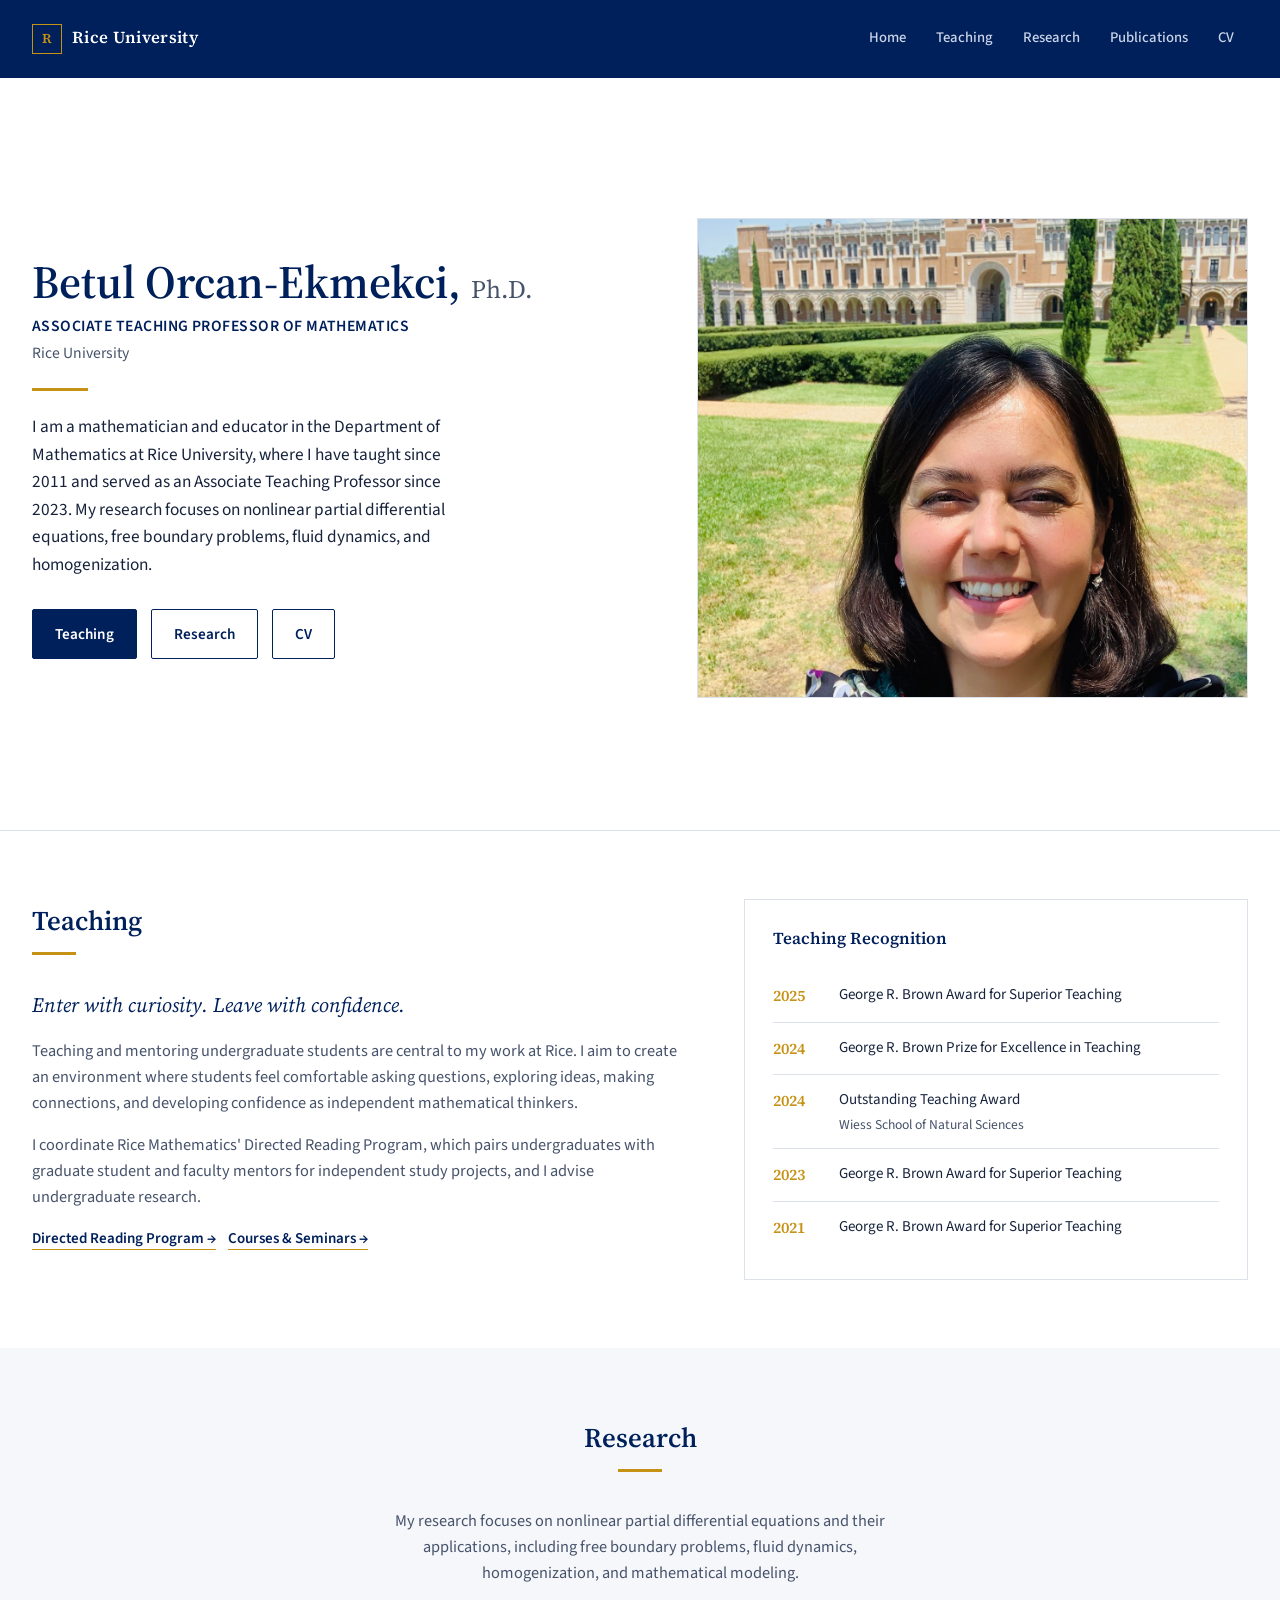
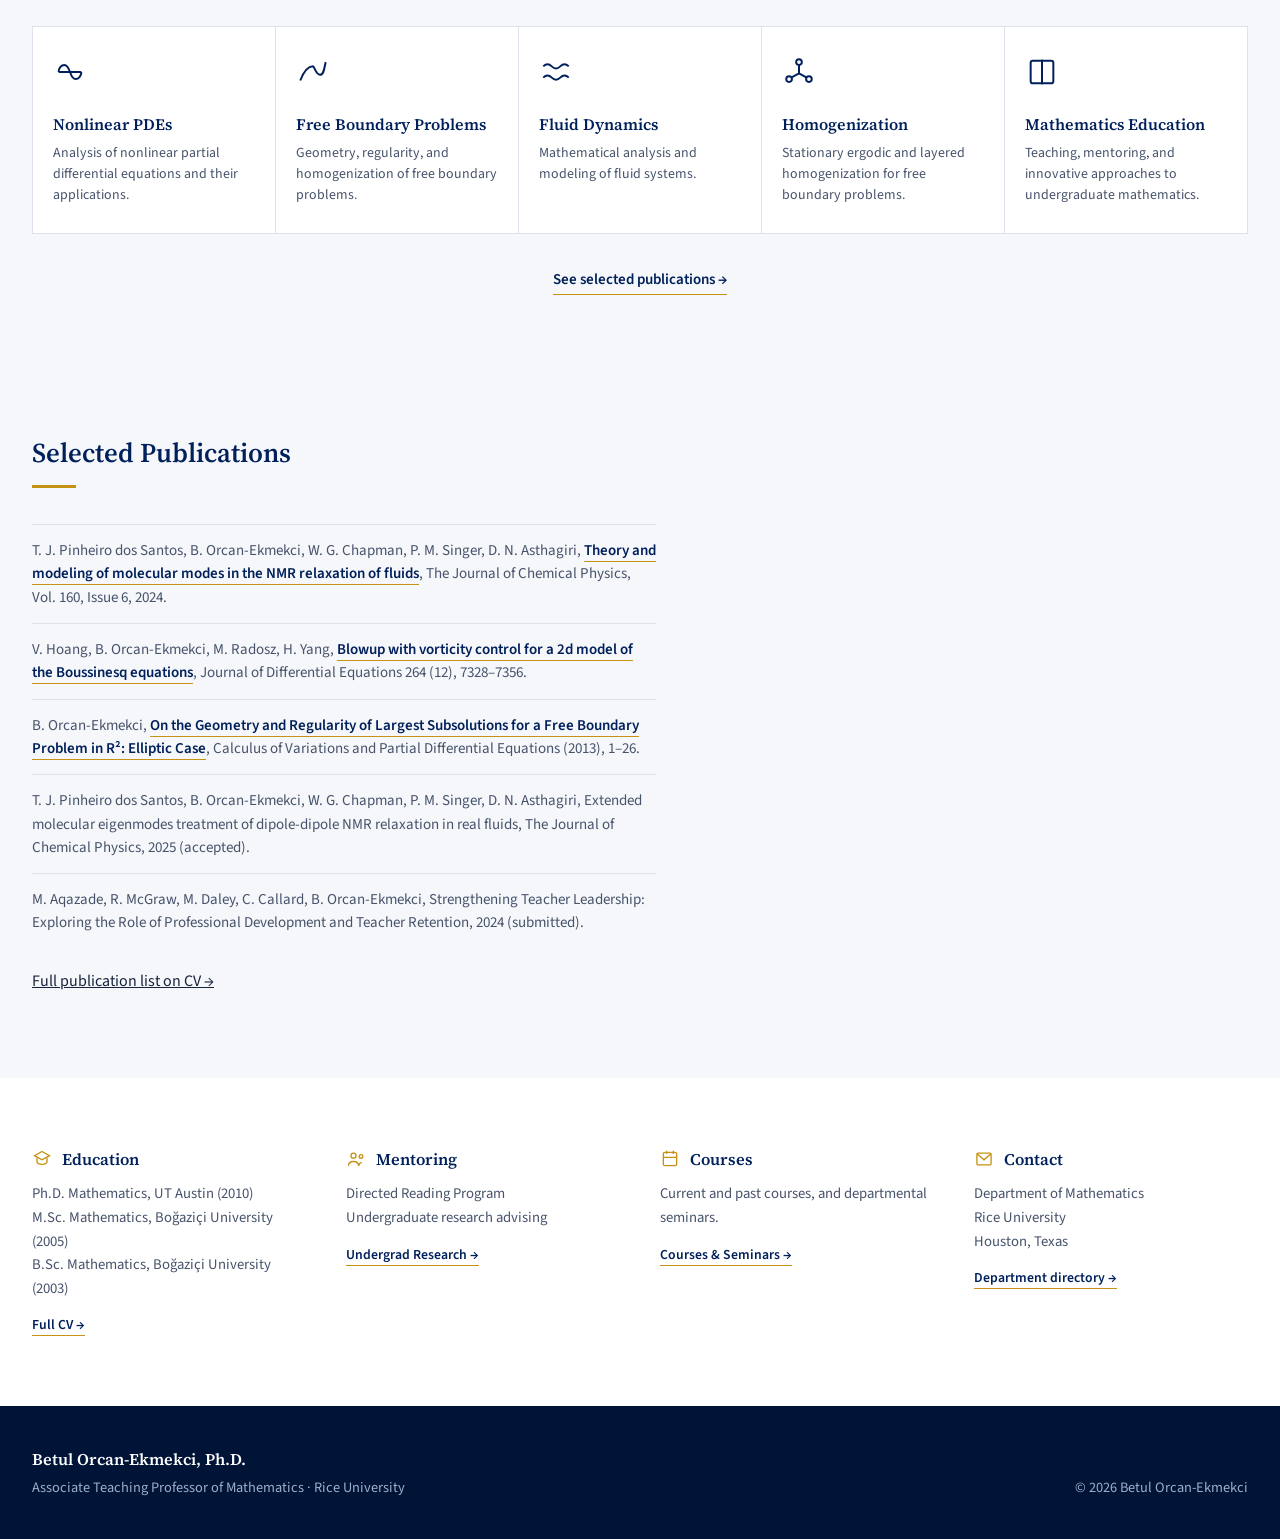
==== index.html @ 6c0ed436 "Add files via upload" ====
<!DOCTYPE html>
<html lang="en">
<head>
<meta charset="UTF-8">
<meta name="viewport" content="width=device-width, initial-scale=1.0">
<title>Betul Orcan-Ekmekci, Ph.D. — Rice University Mathematics</title>
<meta name="description" content="Betul Orcan-Ekmekci, Associate Teaching Professor of Mathematics at Rice University. Teaching, research, and mentoring in nonlinear PDEs, free boundary problems, and fluid dynamics.">
<link rel="preconnect" href="https://fonts.googleapis.com">
<link rel="preconnect" href="https://fonts.gstatic.com" crossorigin>
<link href="https://fonts.googleapis.com/css2?family=Source+Serif+4:opsz,wght@8..60,400;8..60,500;8..60,600;8..60,700&family=Source+Sans+3:wght@400;500;600;700&display=swap" rel="stylesheet">
<style>
  :root{
    --navy: #00205B;
    --navy-deep: #001438;
    --gold: #C69214;
    --bg: #FFFFFF;
    --bg-alt: #F5F7FA;
    --text: #17233C;
    --text-soft: #47536B;
    --border: #DCE1EA;
    --serif: 'Source Serif 4', Georgia, serif;
    --sans: 'Source Sans 3', -apple-system, BlinkMacSystemFont, 'Segoe UI', sans-serif;
    --maxw: 1360px;
  }

  *{box-sizing:border-box;}
  html{scroll-behavior:smooth;}
  body{
    margin:0;
    font-family: var(--sans);
    color: var(--text);
    background: var(--bg);
    line-height:1.6;
    -webkit-font-smoothing:antialiased;
  }
  a{color:inherit;}
  img{max-width:100%; display:block;}
  .wrap{max-width:var(--maxw); margin:0 auto; padding:0 32px;}

  /* Skip link */
  .skip-link{
    position:absolute; left:-9999px; top:0; background:var(--gold); color:var(--navy-deep);
    padding:10px 16px; z-index:200; font-weight:600;
  }
  .skip-link:focus{left:16px; top:16px;}

  :focus-visible{
    outline: 2px solid var(--gold);
    outline-offset: 3px;
  }

  /* ===== Header / Nav ===== */
  header.site-header{
    background: var(--navy);
    color: #EAEFF7;
    position: sticky;
    top:0;
    z-index:100;
  }
  .nav-inner{
    display:flex; align-items:center; justify-content:space-between;
    padding: 16px 32px;
    max-width: var(--maxw); margin:0 auto;
  }
  .brand{
    display:flex; align-items:center; gap:10px;
    font-family: var(--serif);
    font-weight:600;
    font-size:1.05rem;
    letter-spacing:0.02em;
    color:#fff;
    text-decoration:none;
  }
  .brand-mark{
    width:30px; height:30px;
    border:1.5px solid var(--gold);
    display:flex; align-items:center; justify-content:center;
    font-family: var(--serif);
    font-size:0.85rem;
    color: var(--gold);
    flex-shrink:0;
  }
  nav.primary-nav ul{
    list-style:none; display:flex; gap:2px; margin:0; padding:0;
  }
  nav.primary-nav a{
    text-decoration:none; color:#CBD5E8; font-size:0.92rem; font-weight:500;
    padding:10px 14px; display:block; border-bottom:2px solid transparent;
    transition: color .15s ease, border-color .15s ease;
  }
  nav.primary-nav a:hover, nav.primary-nav a:focus-visible{
    color:#fff; border-bottom-color: var(--gold);
  }
  .nav-toggle{ display:none; }

  /* ===== Hero ===== */
  .hero{
    background: var(--bg);
    border-bottom:1px solid var(--border);
  }
  .hero-inner{
    display:grid;
    grid-template-columns: 1.05fr 0.95fr;
    align-items:center;
    gap:56px;
    padding: 72px 32px 64px;
    max-width: var(--maxw); margin:0 auto;
  }
  .hero-text{
    animation: rise .7s ease both;
  }
  @keyframes rise{
    from{opacity:0; transform:translateY(14px);}
    to{opacity:1; transform:translateY(0);}
  }
  .hero-name{
    font-family: var(--serif);
    font-weight:600;
    font-size: clamp(2.1rem, 3.6vw, 2.9rem);
    line-height:1.12;
    margin:0 0 6px;
    color: var(--navy);
  }
  .hero-name .degree{
    font-size:0.55em;
    font-weight:400;
    color: var(--text-soft);
  }
  .hero-title{
    font-size:0.98rem;
    font-weight:600;
    letter-spacing:0.03em;
    color: var(--navy);
    margin: 0 0 2px;
  }
  .hero-org{
    font-size:0.98rem;
    color: var(--text-soft);
    margin:0 0 22px;
  }
  .hero-rule{
    width:56px; height:3px; background:var(--gold); margin:0 0 22px; border:0;
  }
  .hero-desc{
    font-size:1.08rem;
    color: var(--text);
    max-width: 46ch;
    margin: 0 0 30px;
  }
  .btn-row{ display:flex; gap:14px; flex-wrap:wrap; }
  .btn{
    display:inline-flex; align-items:center; gap:8px;
    padding: 12px 22px;
    border-radius:2px;
    font-weight:600;
    font-size:0.95rem;
    text-decoration:none;
    border:1.5px solid var(--navy);
    transition: background .15s ease, color .15s ease, transform .1s ease;
  }
  .btn-primary{ background: var(--navy); color:#fff; }
  .btn-primary:hover{ background: var(--navy-deep); }
  .btn-secondary{ background:transparent; color:var(--navy); }
  .btn-secondary:hover{ background: var(--bg-alt); }

  .hero-photo{
    position:relative;
    animation: rise .8s ease .1s both;
  }
  .hero-photo img{
    width:100%;
    height: 480px;
    object-fit:cover;
    object-position: center 38%;
    border-radius:3px;
  }
  .hero-photo::after{
    content:"";
    position:absolute; inset:0;
    border:1px solid var(--border);
    pointer-events:none;
  }

  /* ===== Section shell ===== */
  section{ padding: 68px 0; }
  .section-alt{ background: var(--bg-alt); }
  .section-head{
    margin-bottom: 36px;
  }
  .section-head h2{
    font-family: var(--serif);
    font-weight:600;
    font-size: 1.7rem;
    color: var(--navy);
    margin:0 0 10px;
  }
  .section-rule{
    width:44px; height:3px; background: var(--gold); margin:0 0 16px; border:0;
  }

  /* ===== Teaching ===== */
  .teaching-grid{
    display:grid;
    grid-template-columns: 1.3fr 1fr;
    gap:56px;
    align-items:start;
  }
  .teaching-quote{
    font-family: var(--serif);
    font-style:italic;
    font-size:1.28rem;
    color: var(--navy);
    margin: 0 0 18px;
    line-height:1.4;
  }
  .teaching-body p{
    color: var(--text-soft);
    font-size:1.02rem;
    margin: 0 0 16px;
  }
  .teaching-body a.more{
    color: var(--navy);
    font-weight:600;
    text-decoration:none;
    border-bottom:1.5px solid var(--gold);
    font-size:0.94rem;
  }
  .teaching-body a.more:hover{ color:var(--gold); }

  .recognition-card{
    background:#fff;
    border:1px solid var(--border);
    padding: 26px 28px;
  }
  .recognition-card h3{
    font-family: var(--serif);
    font-size:1.05rem;
    color: var(--navy);
    margin:0 0 18px;
    font-weight:600;
  }
  .award-list{ list-style:none; margin:0; padding:0; }
  .award-list li{
    display:grid;
    grid-template-columns: 52px 1fr;
    gap:14px;
    padding: 13px 0;
    border-top:1px solid var(--border);
    font-size:0.94rem;
  }
  .award-list li:first-child{ border-top:none; }
  .award-year{
    font-family: var(--serif);
    font-weight:600;
    color: var(--gold);
    font-size:0.98rem;
  }
  .award-name{ color: var(--text); }
  .award-sub{ display:block; color: var(--text-soft); font-size:0.85rem; margin-top:2px; }

  /* ===== Research ===== */
  .research-intro{
    max-width: 62ch;
    color: var(--text-soft);
    font-size:1.02rem;
    margin: 0 0 40px;
  }
  .research-grid{
    display:grid;
    grid-template-columns: repeat(5, 1fr);
    gap:1px;
    background: var(--border);
    border:1px solid var(--border);
  }
  .research-card{
    background:#fff;
    padding: 28px 20px;
    text-align:left;
  }
  .research-icon{
    width:34px; height:34px;
    margin-bottom:16px;
    color: var(--navy);
  }
  .research-card h3{
    font-family: var(--serif);
    font-size:1rem;
    font-weight:600;
    color: var(--navy);
    margin:0 0 8px;
    line-height:1.3;
  }
  .research-card p{
    font-size:0.87rem;
    color: var(--text-soft);
    margin:0;
    line-height:1.5;
  }
  .research-more{
    display:block;
    text-align:center;
    margin-top:34px;
    color: var(--navy);
    font-weight:600;
    text-decoration:none;
    font-size:0.94rem;
    border-bottom:1.5px solid var(--gold);
    padding-bottom:2px;
  }
  .research-more{ display:inline-block; }
  .research-more-wrap{ text-align:center; }

  /* ===== Quick links ===== */
  .quick-grid{
    display:grid;
    grid-template-columns: repeat(4, 1fr);
    gap: 40px;
  }
  .quick-card h3{
    display:flex; align-items:center; gap:10px;
    font-family: var(--serif);
    font-size:1.02rem;
    color: var(--navy);
    margin:0 0 10px;
    font-weight:600;
  }
  .quick-card .qicon{ width:20px; height:20px; flex-shrink:0; color: var(--gold); }
  .quick-card p{
    font-size:0.92rem;
    color: var(--text-soft);
    margin:0 0 12px;
  }
  .quick-card a.qlink{
    font-size:0.86rem;
    font-weight:600;
    color: var(--navy);
    text-decoration:none;
    border-bottom:1.5px solid var(--gold);
  }
  .quick-card a.qlink:hover{ color: var(--gold); }

  /* ===== Footer ===== */
  footer.site-footer{
    background: var(--navy-deep);
    color: #C9D3E6;
    padding: 40px 0;
    font-size:0.9rem;
  }
  .footer-inner{
    display:flex; justify-content:space-between; align-items:flex-end; flex-wrap:wrap; gap:16px;
  }
  .footer-name{ color:#fff; font-family:var(--serif); font-weight:600; font-size:1.02rem; margin:0 0 4px;}
  .footer-role{ margin:0; color:#9FADC9; }
  .footer-copy{ color:#9FADC9; text-align:right; }

  /* ===== Responsive ===== */
  @media (max-width: 900px){
    nav.primary-nav ul{ gap:0; }
    nav.primary-nav a{ padding:10px 9px; font-size:0.84rem; }
    .hero-inner{ grid-template-columns:1fr; gap:36px; padding:48px 24px 44px; }
    .hero-photo img{ height:320px; }
    .teaching-grid{ grid-template-columns:1fr; gap:36px; }
    .research-grid{ grid-template-columns: repeat(2,1fr); }
    .quick-grid{ grid-template-columns: repeat(2,1fr); gap:32px; }
    .wrap{ padding:0 24px; }
    .footer-inner{ flex-direction:column; align-items:flex-start; }
    .footer-copy{ text-align:left; }
  }
  @media (max-width: 560px){
    .nav-inner{ flex-direction:column; align-items:flex-start; gap:10px; padding:14px 20px;}
    nav.primary-nav ul{ flex-wrap:wrap; }
    .research-grid{ grid-template-columns: 1fr; }
    .quick-grid{ grid-template-columns: 1fr; }
    .btn-row{ width:100%; }
    .btn{ flex:1; justify-content:center; }
  }

  @media (prefers-reduced-motion: reduce){
    html{ scroll-behavior:auto; }
    .hero-text, .hero-photo{ animation:none; }
  }
</style>
</head>
<body>

<a class="skip-link" href="#main">Skip to content</a>

<header class="site-header">
  <div class="nav-inner">
    <a class="brand" href="#top">
      <span class="brand-mark">R</span>
      Rice University
    </a>
    <nav class="primary-nav" aria-label="Primary">
      <ul>
        <li><a href="#top">Home</a></li>
        <li><a href="#teaching">Teaching</a></li>
        <li><a href="#research">Research</a></li>
        <li><a href="#publications">Publications</a></li>
        <li><a href="https://drive.google.com/file/d/1MyU605lAPPCc6X2P9UJVme6PGR531IVQ/view?usp=sharing" target="_blank" rel="noopener">CV</a></li>
      </ul>
    </nav>
  </div>
</header>

<main id="main">

  <div id="top"></div>
  <section class="hero">
    <div class="hero-inner">
      <div class="hero-text">
        <h1 class="hero-name">Betul Orcan-Ekmekci, <span class="degree">Ph.D.</span></h1>
        <p class="hero-title">ASSOCIATE TEACHING PROFESSOR OF MATHEMATICS</p>
        <p class="hero-org">Rice University</p>
        <hr class="hero-rule">
        <p class="hero-desc">I am a mathematician and educator in the Department of Mathematics at Rice University, where I have taught since 2011 and served as an Associate Teaching Professor since 2023. My research focuses on nonlinear partial differential equations, free boundary problems, fluid dynamics, and homogenization.</p>
        <div class="btn-row">
          <a class="btn btn-primary" href="#teaching">Teaching</a>
          <a class="btn btn-secondary" href="#research">Research</a>
          <a class="btn btn-secondary" href="https://drive.google.com/file/d/1MyU605lAPPCc6X2P9UJVme6PGR531IVQ/view?usp=sharing" target="_blank" rel="noopener">CV</a>
        </div>
      </div>
      <div class="hero-photo">
        <img src="[data-uri]" alt="Betul Orcan-Ekmekci standing on the Rice University academic quad in front of Lovett Hall.">
      </div>
    </div>
  </section>

  <section id="teaching">
    <div class="wrap">
      <div class="teaching-grid">
        <div>
          <div class="section-head">
            <h2>Teaching</h2>
            <hr class="section-rule">
          </div>
          <p class="teaching-quote">Enter with curiosity. Leave with confidence.</p>
          <div class="teaching-body">
            <p>Teaching and mentoring undergraduate students are central to my work at Rice. I aim to create an environment where students feel comfortable asking questions, exploring ideas, making connections, and developing confidence as independent mathematical thinkers.</p>
            <p>I coordinate Rice Mathematics' Directed Reading Program, which pairs undergraduates with graduate student and faculty mentors for independent study projects, and I advise undergraduate research.</p>
            <a class="more" href="https://sites.google.com/rice.edu/betulorcan/directed-reading-program" target="_blank" rel="noopener">Directed Reading Program →</a>
            &nbsp;&nbsp;
            <a class="more" href="https://sites.google.com/rice.edu/betulorcan/courses-seminars" target="_blank" rel="noopener">Courses & Seminars →</a>
          </div>
        </div>
        <div class="recognition-card">
          <h3>Teaching Recognition</h3>
          <ul class="award-list">
            <li>
              <span class="award-year">2025</span>
              <span class="award-name">George R. Brown Award for Superior Teaching</span>
            </li>
            <li>
              <span class="award-year">2024</span>
              <span class="award-name">George R. Brown Prize for Excellence in Teaching</span>
            </li>
            <li>
              <span class="award-year">2024</span>
              <span class="award-name">Outstanding Teaching Award
                <span class="award-sub">Wiess School of Natural Sciences</span>
              </span>
            </li>
            <li>
              <span class="award-year">2023</span>
              <span class="award-name">George R. Brown Award for Superior Teaching</span>
            </li>
            <li>
              <span class="award-year">2021</span>
              <span class="award-name">George R. Brown Award for Superior Teaching</span>
            </li>
          </ul>
        </div>
      </div>
    </div>
  </section>

  <section id="research" class="section-alt">
    <div class="wrap">
      <div class="section-head" style="text-align:center;">
        <h2>Research</h2>
        <hr class="section-rule" style="margin-left:auto; margin-right:auto;">
      </div>
      <p class="research-intro" style="margin-left:auto; margin-right:auto; text-align:center;">My research focuses on nonlinear partial differential equations and their applications, including free boundary problems, fluid dynamics, homogenization, and mathematical modeling.</p>
      <div class="research-grid">
        <div class="research-card">
          <svg class="research-icon" viewBox="0 0 24 24" fill="none" stroke="currentColor" stroke-width="1.4"><path d="M4 12h16M4 12c0-3 2-5 4-5s3 2 4 5 2 5 4 5 4-2 4-5"/></svg>
          <h3>Nonlinear PDEs</h3>
          <p>Analysis of nonlinear partial differential equations and their applications.</p>
        </div>
        <div class="research-card">
          <svg class="research-icon" viewBox="0 0 24 24" fill="none" stroke="currentColor" stroke-width="1.4"><path d="M3 18c4-10 8-10 9-10s2 6 5 6 3-6 4-9"/></svg>
          <h3>Free Boundary Problems</h3>
          <p>Geometry, regularity, and homogenization of free boundary problems.</p>
        </div>
        <div class="research-card">
          <svg class="research-icon" viewBox="0 0 24 24" fill="none" stroke="currentColor" stroke-width="1.4"><path d="M3 8c2-2 4-2 6 0s4 2 6 0 4-2 6 0M3 16c2-2 4-2 6 0s4 2 6 0 4-2 6 0"/></svg>
          <h3>Fluid Dynamics</h3>
          <p>Mathematical analysis and modeling of fluid systems.</p>
        </div>
        <div class="research-card">
          <svg class="research-icon" viewBox="0 0 24 24" fill="none" stroke="currentColor" stroke-width="1.4"><circle cx="12" cy="5" r="2"/><circle cx="5" cy="17" r="2"/><circle cx="19" cy="17" r="2"/><path d="M12 7v6M12 13l-5.5 3M12 13l5.5 3"/></svg>
          <h3>Homogenization</h3>
          <p>Stationary ergodic and layered homogenization for free boundary problems.</p>
        </div>
        <div class="research-card">
          <svg class="research-icon" viewBox="0 0 24 24" fill="none" stroke="currentColor" stroke-width="1.4"><path d="M4 5.5C4 4.7 4.7 4 5.5 4H12v16H5.5c-.8 0-1.5-.7-1.5-1.5v-13z"/><path d="M20 5.5c0-.8-.7-1.5-1.5-1.5H12v16h6.5c.8 0 1.5-.7 1.5-1.5v-13z"/></svg>
          <h3>Mathematics Education</h3>
          <p>Teaching, mentoring, and innovative approaches to undergraduate mathematics.</p>
        </div>
      </div>
      <div class="research-more-wrap">
        <a class="research-more" href="#publications">See selected publications →</a>
      </div>
    </div>
  </section>

  <section id="publications" class="section-alt">
    <div class="wrap">
      <div class="section-head">
        <h2>Selected Publications</h2>
        <hr class="section-rule">
      </div>
      <ul style="list-style:none; margin:0; padding:0; max-width:78ch;">
        <li style="padding:14px 0; border-top:1px solid var(--border); font-size:0.94rem; color:var(--text-soft); line-height:1.55;">T. J. Pinheiro dos Santos, B. Orcan-Ekmekci, W. G. Chapman, P. M. Singer, D. N. Asthagiri, <a href="https://pubs.aip.org/aip/jcp/article/160/6/064108/3262802" target="_blank" rel="noopener" style="color:var(--navy); font-weight:600; text-decoration:none; border-bottom:1.5px solid var(--gold);">Theory and modeling of molecular modes in the NMR relaxation of fluids</a>, The Journal of Chemical Physics, Vol. 160, Issue 6, 2024.</li>
        <li style="padding:14px 0; border-top:1px solid var(--border); font-size:0.94rem; color:var(--text-soft); line-height:1.55;">V. Hoang, B. Orcan-Ekmekci, M. Radosz, H. Yang, <a href="https://arxiv.org/abs/1608.01285" target="_blank" rel="noopener" style="color:var(--navy); font-weight:600; text-decoration:none; border-bottom:1.5px solid var(--gold);">Blowup with vorticity control for a 2d model of the Boussinesq equations</a>, Journal of Differential Equations 264 (12), 7328–7356.</li>
        <li style="padding:14px 0; border-top:1px solid var(--border); font-size:0.94rem; color:var(--text-soft); line-height:1.55;">B. Orcan-Ekmekci, <a href="https://math.rice.edu/~bo2/Orcan_LargestSubsolution.pdf" target="_blank" rel="noopener" style="color:var(--navy); font-weight:600; text-decoration:none; border-bottom:1.5px solid var(--gold);">On the Geometry and Regularity of Largest Subsolutions for a Free Boundary Problem in R²: Elliptic Case</a>, Calculus of Variations and Partial Differential Equations (2013), 1–26.</li>
        <li style="padding:14px 0; border-top:1px solid var(--border); font-size:0.94rem; color:var(--text-soft); line-height:1.55;">T. J. Pinheiro dos Santos, B. Orcan-Ekmekci, W. G. Chapman, P. M. Singer, D. N. Asthagiri, Extended molecular eigenmodes treatment of dipole-dipole NMR relaxation in real fluids, The Journal of Chemical Physics, 2025 (accepted).</li>
        <li style="padding:14px 0; border-top:1px solid var(--border); font-size:0.94rem; color:var(--text-soft); line-height:1.55;">M. Aqazade, R. McGraw, M. Daley, C. Callard, B. Orcan-Ekmekci, Strengthening Teacher Leadership: Exploring the Role of Professional Development and Teacher Retention, 2024 (submitted).</li>
      </ul>
      <p style="margin-top:20px;"><a class="more" href="https://drive.google.com/file/d/1MyU605lAPPCc6X2P9UJVme6PGR531IVQ/view?usp=sharing" target="_blank" rel="noopener">Full publication list on CV →</a></p>
    </div>
  </section>

  <section id="quicklinks">
    <div class="wrap">
      <div class="quick-grid">
        <div class="quick-card">
          <h3><svg class="qicon" viewBox="0 0 24 24" fill="none" stroke="currentColor" stroke-width="1.6"><path d="M12 3l9 5-9 5-9-5 9-5z"/><path d="M6 10.5V16c0 1.1 2.7 2.5 6 2.5s6-1.4 6-2.5v-5.5"/></svg>Education</h3>
          <p>Ph.D. Mathematics, UT Austin (2010)<br>M.Sc. Mathematics, Boğaziçi University (2005)<br>B.Sc. Mathematics, Boğaziçi University (2003)</p>
          <a class="qlink" href="https://drive.google.com/file/d/1MyU605lAPPCc6X2P9UJVme6PGR531IVQ/view?usp=sharing" target="_blank" rel="noopener">Full CV →</a>
        </div>
        <div class="quick-card">
          <h3><svg class="qicon" viewBox="0 0 24 24" fill="none" stroke="currentColor" stroke-width="1.6"><circle cx="9" cy="8" r="3"/><path d="M3 20c0-3 2.5-5 6-5s6 2 6 5"/><circle cx="18" cy="9" r="2.2"/><path d="M15.5 20c.2-2.2 1.6-3.6 3.5-3.9"/></svg>Mentoring</h3>
          <p>Directed Reading Program<br>Undergraduate research advising</p>
          <a class="qlink" href="https://sites.google.com/rice.edu/betulorcan/undergradresearch" target="_blank" rel="noopener">Undergrad Research →</a>
        </div>
        <div class="quick-card">
          <h3><svg class="qicon" viewBox="0 0 24 24" fill="none" stroke="currentColor" stroke-width="1.6"><rect x="4" y="4" width="16" height="16" rx="2"/><path d="M8 2v4M16 2v4M4 10h16"/></svg>Courses</h3>
          <p>Current and past courses, and departmental seminars.</p>
          <a class="qlink" href="https://sites.google.com/rice.edu/betulorcan/courses-seminars" target="_blank" rel="noopener">Courses & Seminars →</a>
        </div>
        <div class="quick-card">
          <h3><svg class="qicon" viewBox="0 0 24 24" fill="none" stroke="currentColor" stroke-width="1.6"><rect x="3.5" y="5" width="17" height="14" rx="1.2"/><path d="M4 6l8 7 8-7"/></svg>Contact</h3>
          <p>Department of Mathematics<br>Rice University<br>Houston, Texas</p>
          <a class="qlink" href="https://math.rice.edu/directory" target="_blank" rel="noopener">Department directory →</a>
        </div>
      </div>
    </div>
  </section>

</main>

<footer class="site-footer">
  <div class="wrap footer-inner">
    <div>
      <p class="footer-name">Betul Orcan-Ekmekci, Ph.D.</p>
      <p class="footer-role">Associate Teaching Professor of Mathematics · Rice University</p>
    </div>
    <div class="footer-copy">© 2026 Betul Orcan-Ekmekci</div>
  </div>
</footer>

</body>
</html>
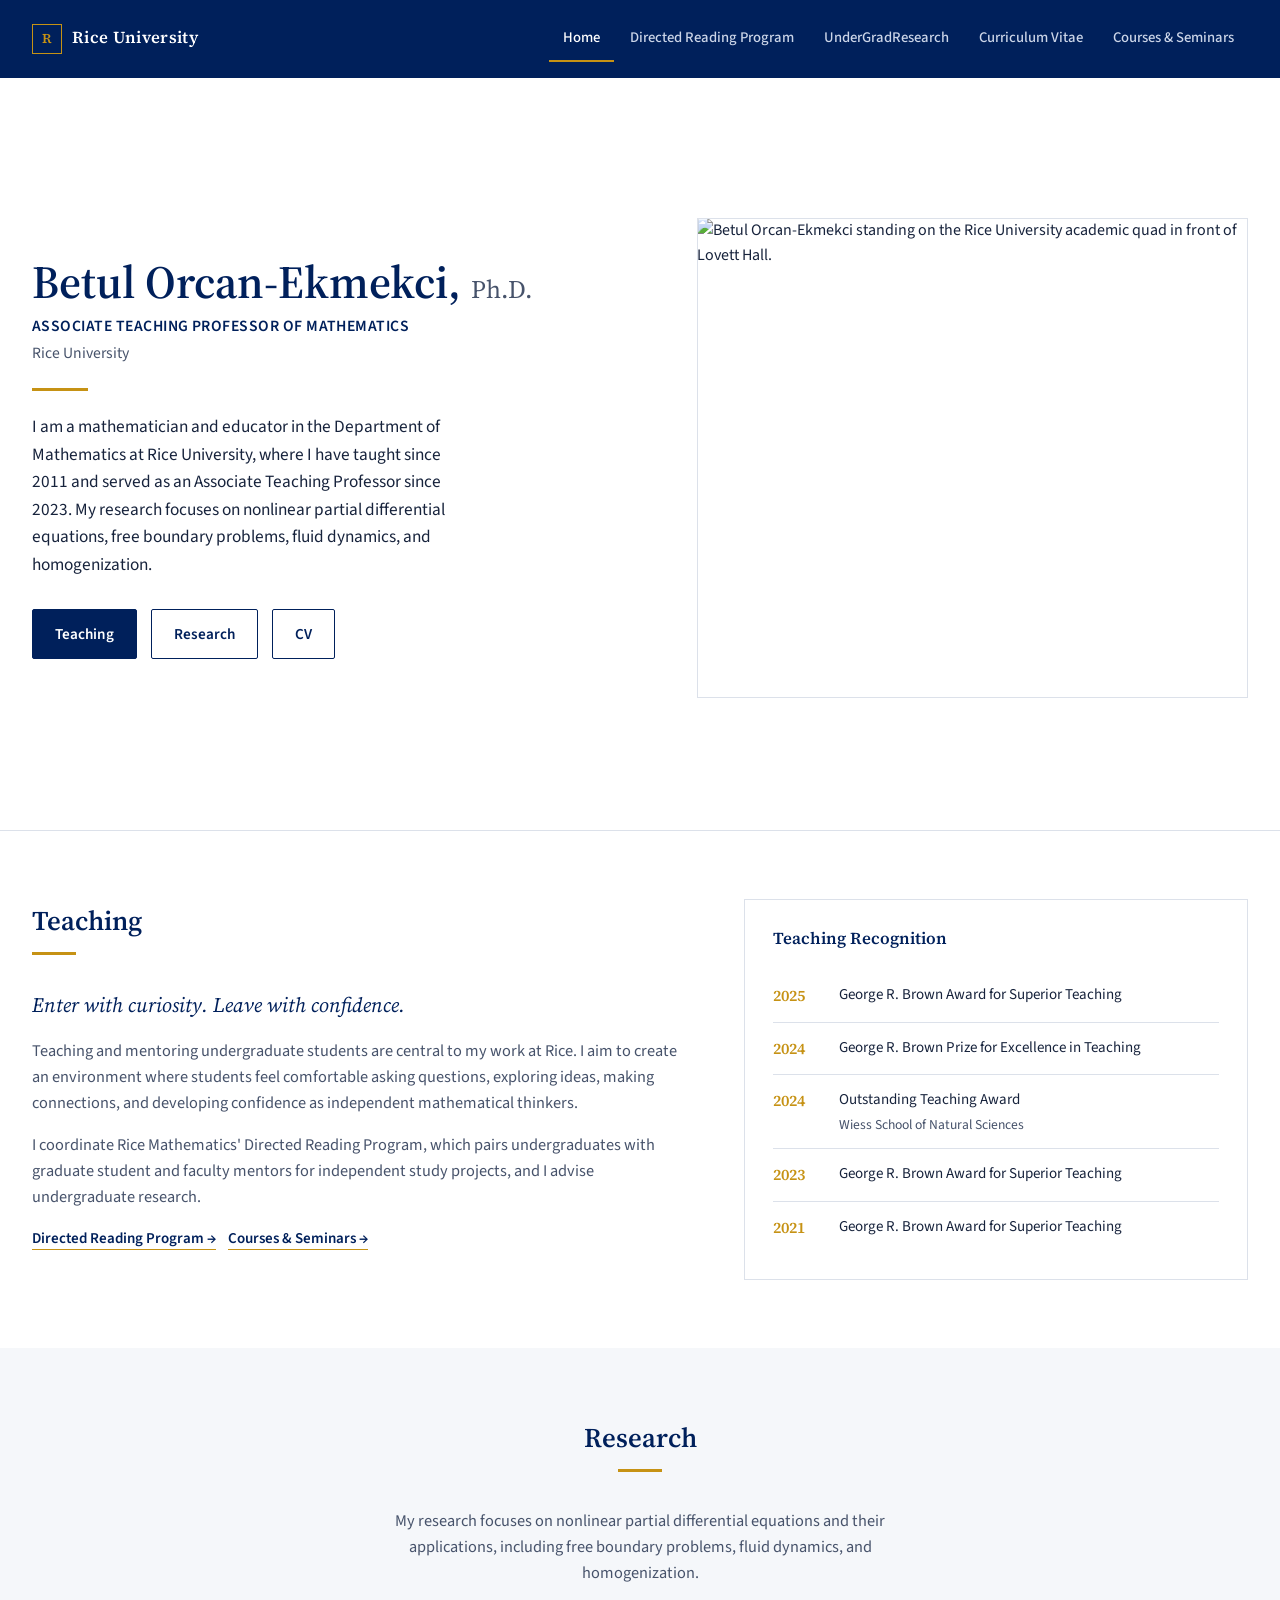
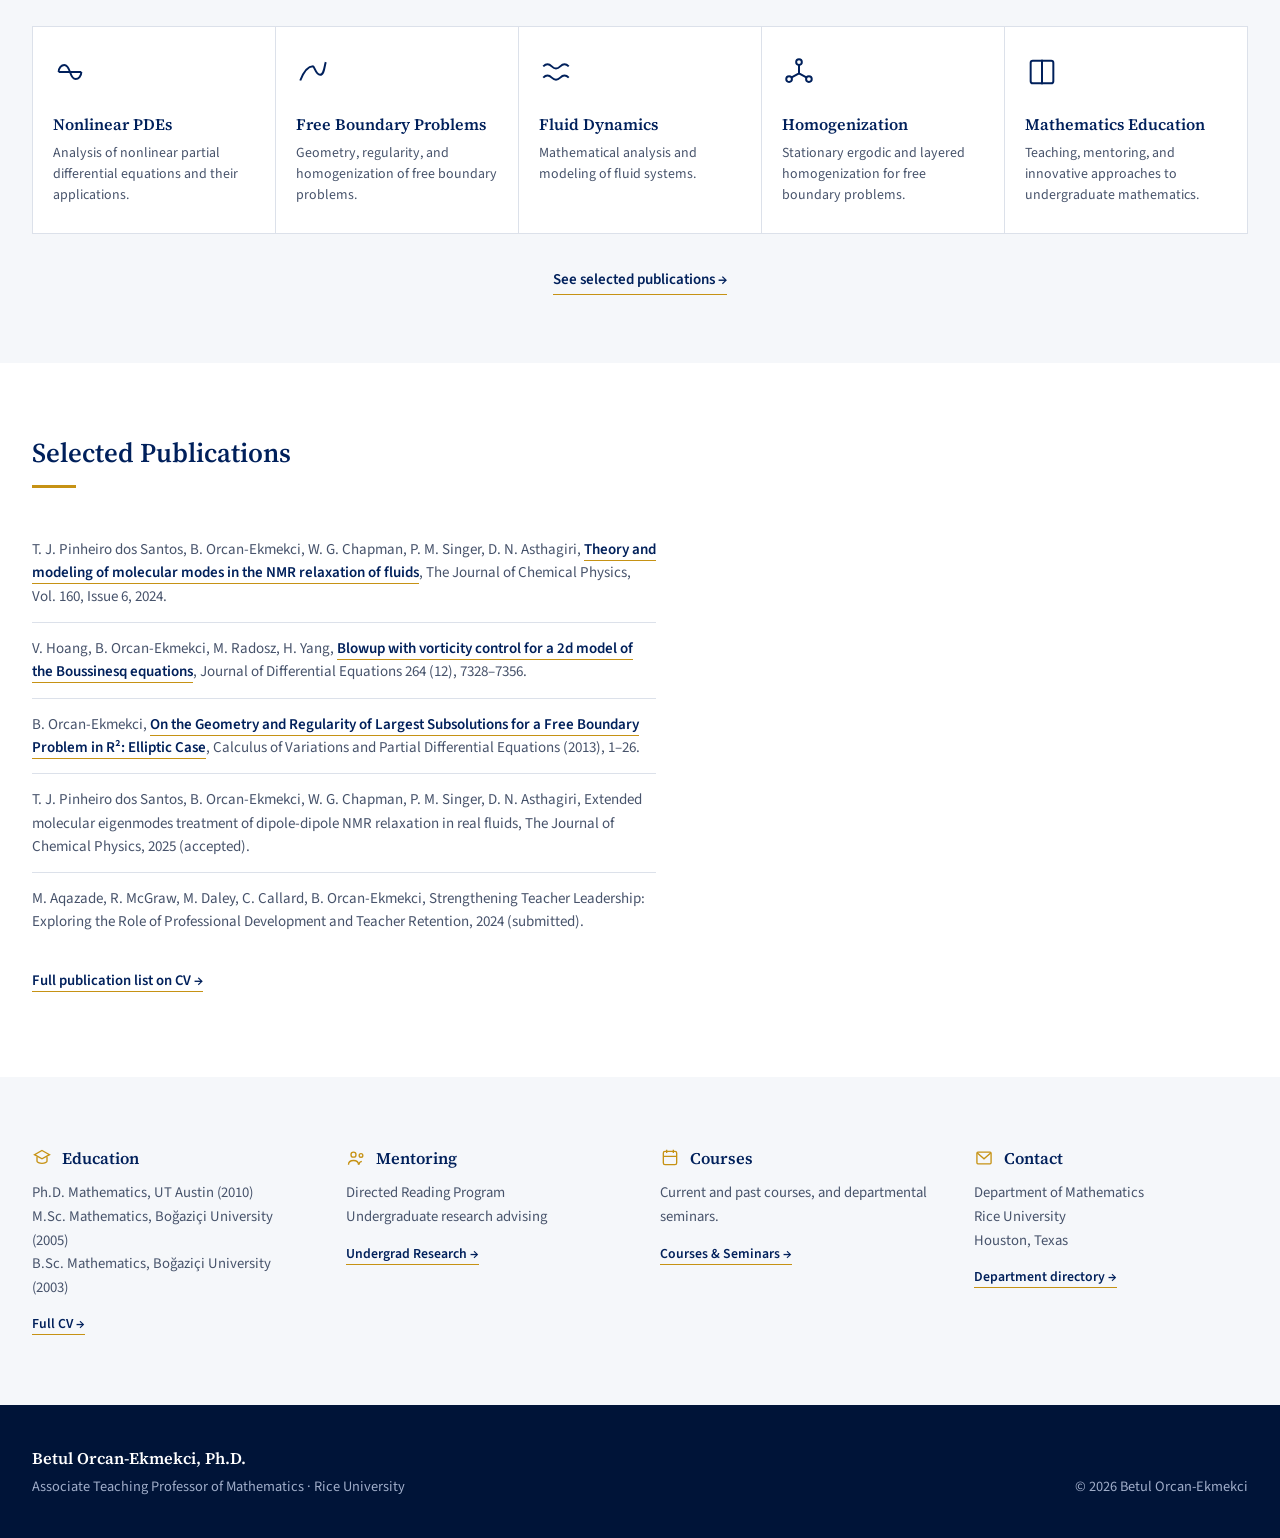
==== commit 524798f0: "Add files via upload" ====
--- a/index.html
+++ b/index.html
@@ -4,382 +4,11 @@
 <meta charset="UTF-8">
 <meta name="viewport" content="width=device-width, initial-scale=1.0">
 <title>Betul Orcan-Ekmekci, Ph.D. — Rice University Mathematics</title>
-<meta name="description" content="Betul Orcan-Ekmekci, Associate Teaching Professor of Mathematics at Rice University. Teaching, research, and mentoring in nonlinear PDEs, free boundary problems, and fluid dynamics.">
+<meta name="description" content="Betul Orcan-Ekmekci, Associate Teaching Professor of Mathematics at Rice University.">
 <link rel="preconnect" href="https://fonts.googleapis.com">
 <link rel="preconnect" href="https://fonts.gstatic.com" crossorigin>
 <link href="https://fonts.googleapis.com/css2?family=Source+Serif+4:opsz,wght@8..60,400;8..60,500;8..60,600;8..60,700&family=Source+Sans+3:wght@400;500;600;700&display=swap" rel="stylesheet">
-<style>
-  :root{
-    --navy: #00205B;
-    --navy-deep: #001438;
-    --gold: #C69214;
-    --bg: #FFFFFF;
-    --bg-alt: #F5F7FA;
-    --text: #17233C;
-    --text-soft: #47536B;
-    --border: #DCE1EA;
-    --serif: 'Source Serif 4', Georgia, serif;
-    --sans: 'Source Sans 3', -apple-system, BlinkMacSystemFont, 'Segoe UI', sans-serif;
-    --maxw: 1360px;
-  }
-
-  *{box-sizing:border-box;}
-  html{scroll-behavior:smooth;}
-  body{
-    margin:0;
-    font-family: var(--sans);
-    color: var(--text);
-    background: var(--bg);
-    line-height:1.6;
-    -webkit-font-smoothing:antialiased;
-  }
-  a{color:inherit;}
-  img{max-width:100%; display:block;}
-  .wrap{max-width:var(--maxw); margin:0 auto; padding:0 32px;}
-
-  /* Skip link */
-  .skip-link{
-    position:absolute; left:-9999px; top:0; background:var(--gold); color:var(--navy-deep);
-    padding:10px 16px; z-index:200; font-weight:600;
-  }
-  .skip-link:focus{left:16px; top:16px;}
-
-  :focus-visible{
-    outline: 2px solid var(--gold);
-    outline-offset: 3px;
-  }
-
-  /* ===== Header / Nav ===== */
-  header.site-header{
-    background: var(--navy);
-    color: #EAEFF7;
-    position: sticky;
-    top:0;
-    z-index:100;
-  }
-  .nav-inner{
-    display:flex; align-items:center; justify-content:space-between;
-    padding: 16px 32px;
-    max-width: var(--maxw); margin:0 auto;
-  }
-  .brand{
-    display:flex; align-items:center; gap:10px;
-    font-family: var(--serif);
-    font-weight:600;
-    font-size:1.05rem;
-    letter-spacing:0.02em;
-    color:#fff;
-    text-decoration:none;
-  }
-  .brand-mark{
-    width:30px; height:30px;
-    border:1.5px solid var(--gold);
-    display:flex; align-items:center; justify-content:center;
-    font-family: var(--serif);
-    font-size:0.85rem;
-    color: var(--gold);
-    flex-shrink:0;
-  }
-  nav.primary-nav ul{
-    list-style:none; display:flex; gap:2px; margin:0; padding:0;
-  }
-  nav.primary-nav a{
-    text-decoration:none; color:#CBD5E8; font-size:0.92rem; font-weight:500;
-    padding:10px 14px; display:block; border-bottom:2px solid transparent;
-    transition: color .15s ease, border-color .15s ease;
-  }
-  nav.primary-nav a:hover, nav.primary-nav a:focus-visible{
-    color:#fff; border-bottom-color: var(--gold);
-  }
-  .nav-toggle{ display:none; }
-
-  /* ===== Hero ===== */
-  .hero{
-    background: var(--bg);
-    border-bottom:1px solid var(--border);
-  }
-  .hero-inner{
-    display:grid;
-    grid-template-columns: 1.05fr 0.95fr;
-    align-items:center;
-    gap:56px;
-    padding: 72px 32px 64px;
-    max-width: var(--maxw); margin:0 auto;
-  }
-  .hero-text{
-    animation: rise .7s ease both;
-  }
-  @keyframes rise{
-    from{opacity:0; transform:translateY(14px);}
-    to{opacity:1; transform:translateY(0);}
-  }
-  .hero-name{
-    font-family: var(--serif);
-    font-weight:600;
-    font-size: clamp(2.1rem, 3.6vw, 2.9rem);
-    line-height:1.12;
-    margin:0 0 6px;
-    color: var(--navy);
-  }
-  .hero-name .degree{
-    font-size:0.55em;
-    font-weight:400;
-    color: var(--text-soft);
-  }
-  .hero-title{
-    font-size:0.98rem;
-    font-weight:600;
-    letter-spacing:0.03em;
-    color: var(--navy);
-    margin: 0 0 2px;
-  }
-  .hero-org{
-    font-size:0.98rem;
-    color: var(--text-soft);
-    margin:0 0 22px;
-  }
-  .hero-rule{
-    width:56px; height:3px; background:var(--gold); margin:0 0 22px; border:0;
-  }
-  .hero-desc{
-    font-size:1.08rem;
-    color: var(--text);
-    max-width: 46ch;
-    margin: 0 0 30px;
-  }
-  .btn-row{ display:flex; gap:14px; flex-wrap:wrap; }
-  .btn{
-    display:inline-flex; align-items:center; gap:8px;
-    padding: 12px 22px;
-    border-radius:2px;
-    font-weight:600;
-    font-size:0.95rem;
-    text-decoration:none;
-    border:1.5px solid var(--navy);
-    transition: background .15s ease, color .15s ease, transform .1s ease;
-  }
-  .btn-primary{ background: var(--navy); color:#fff; }
-  .btn-primary:hover{ background: var(--navy-deep); }
-  .btn-secondary{ background:transparent; color:var(--navy); }
-  .btn-secondary:hover{ background: var(--bg-alt); }
-
-  .hero-photo{
-    position:relative;
-    animation: rise .8s ease .1s both;
-  }
-  .hero-photo img{
-    width:100%;
-    height: 480px;
-    object-fit:cover;
-    object-position: center 38%;
-    border-radius:3px;
-  }
-  .hero-photo::after{
-    content:"";
-    position:absolute; inset:0;
-    border:1px solid var(--border);
-    pointer-events:none;
-  }
-
-  /* ===== Section shell ===== */
-  section{ padding: 68px 0; }
-  .section-alt{ background: var(--bg-alt); }
-  .section-head{
-    margin-bottom: 36px;
-  }
-  .section-head h2{
-    font-family: var(--serif);
-    font-weight:600;
-    font-size: 1.7rem;
-    color: var(--navy);
-    margin:0 0 10px;
-  }
-  .section-rule{
-    width:44px; height:3px; background: var(--gold); margin:0 0 16px; border:0;
-  }
-
-  /* ===== Teaching ===== */
-  .teaching-grid{
-    display:grid;
-    grid-template-columns: 1.3fr 1fr;
-    gap:56px;
-    align-items:start;
-  }
-  .teaching-quote{
-    font-family: var(--serif);
-    font-style:italic;
-    font-size:1.28rem;
-    color: var(--navy);
-    margin: 0 0 18px;
-    line-height:1.4;
-  }
-  .teaching-body p{
-    color: var(--text-soft);
-    font-size:1.02rem;
-    margin: 0 0 16px;
-  }
-  .teaching-body a.more{
-    color: var(--navy);
-    font-weight:600;
-    text-decoration:none;
-    border-bottom:1.5px solid var(--gold);
-    font-size:0.94rem;
-  }
-  .teaching-body a.more:hover{ color:var(--gold); }
-
-  .recognition-card{
-    background:#fff;
-    border:1px solid var(--border);
-    padding: 26px 28px;
-  }
-  .recognition-card h3{
-    font-family: var(--serif);
-    font-size:1.05rem;
-    color: var(--navy);
-    margin:0 0 18px;
-    font-weight:600;
-  }
-  .award-list{ list-style:none; margin:0; padding:0; }
-  .award-list li{
-    display:grid;
-    grid-template-columns: 52px 1fr;
-    gap:14px;
-    padding: 13px 0;
-    border-top:1px solid var(--border);
-    font-size:0.94rem;
-  }
-  .award-list li:first-child{ border-top:none; }
-  .award-year{
-    font-family: var(--serif);
-    font-weight:600;
-    color: var(--gold);
-    font-size:0.98rem;
-  }
-  .award-name{ color: var(--text); }
-  .award-sub{ display:block; color: var(--text-soft); font-size:0.85rem; margin-top:2px; }
-
-  /* ===== Research ===== */
-  .research-intro{
-    max-width: 62ch;
-    color: var(--text-soft);
-    font-size:1.02rem;
-    margin: 0 0 40px;
-  }
-  .research-grid{
-    display:grid;
-    grid-template-columns: repeat(5, 1fr);
-    gap:1px;
-    background: var(--border);
-    border:1px solid var(--border);
-  }
-  .research-card{
-    background:#fff;
-    padding: 28px 20px;
-    text-align:left;
-  }
-  .research-icon{
-    width:34px; height:34px;
-    margin-bottom:16px;
-    color: var(--navy);
-  }
-  .research-card h3{
-    font-family: var(--serif);
-    font-size:1rem;
-    font-weight:600;
-    color: var(--navy);
-    margin:0 0 8px;
-    line-height:1.3;
-  }
-  .research-card p{
-    font-size:0.87rem;
-    color: var(--text-soft);
-    margin:0;
-    line-height:1.5;
-  }
-  .research-more{
-    display:block;
-    text-align:center;
-    margin-top:34px;
-    color: var(--navy);
-    font-weight:600;
-    text-decoration:none;
-    font-size:0.94rem;
-    border-bottom:1.5px solid var(--gold);
-    padding-bottom:2px;
-  }
-  .research-more{ display:inline-block; }
-  .research-more-wrap{ text-align:center; }
-
-  /* ===== Quick links ===== */
-  .quick-grid{
-    display:grid;
-    grid-template-columns: repeat(4, 1fr);
-    gap: 40px;
-  }
-  .quick-card h3{
-    display:flex; align-items:center; gap:10px;
-    font-family: var(--serif);
-    font-size:1.02rem;
-    color: var(--navy);
-    margin:0 0 10px;
-    font-weight:600;
-  }
-  .quick-card .qicon{ width:20px; height:20px; flex-shrink:0; color: var(--gold); }
-  .quick-card p{
-    font-size:0.92rem;
-    color: var(--text-soft);
-    margin:0 0 12px;
-  }
-  .quick-card a.qlink{
-    font-size:0.86rem;
-    font-weight:600;
-    color: var(--navy);
-    text-decoration:none;
-    border-bottom:1.5px solid var(--gold);
-  }
-  .quick-card a.qlink:hover{ color: var(--gold); }
-
-  /* ===== Footer ===== */
-  footer.site-footer{
-    background: var(--navy-deep);
-    color: #C9D3E6;
-    padding: 40px 0;
-    font-size:0.9rem;
-  }
-  .footer-inner{
-    display:flex; justify-content:space-between; align-items:flex-end; flex-wrap:wrap; gap:16px;
-  }
-  .footer-name{ color:#fff; font-family:var(--serif); font-weight:600; font-size:1.02rem; margin:0 0 4px;}
-  .footer-role{ margin:0; color:#9FADC9; }
-  .footer-copy{ color:#9FADC9; text-align:right; }
-
-  /* ===== Responsive ===== */
-  @media (max-width: 900px){
-    nav.primary-nav ul{ gap:0; }
-    nav.primary-nav a{ padding:10px 9px; font-size:0.84rem; }
-    .hero-inner{ grid-template-columns:1fr; gap:36px; padding:48px 24px 44px; }
-    .hero-photo img{ height:320px; }
-    .teaching-grid{ grid-template-columns:1fr; gap:36px; }
-    .research-grid{ grid-template-columns: repeat(2,1fr); }
-    .quick-grid{ grid-template-columns: repeat(2,1fr); gap:32px; }
-    .wrap{ padding:0 24px; }
-    .footer-inner{ flex-direction:column; align-items:flex-start; }
-    .footer-copy{ text-align:left; }
-  }
-  @media (max-width: 560px){
-    .nav-inner{ flex-direction:column; align-items:flex-start; gap:10px; padding:14px 20px;}
-    nav.primary-nav ul{ flex-wrap:wrap; }
-    .research-grid{ grid-template-columns: 1fr; }
-    .quick-grid{ grid-template-columns: 1fr; }
-    .btn-row{ width:100%; }
-    .btn{ flex:1; justify-content:center; }
-  }
-
-  @media (prefers-reduced-motion: reduce){
-    html{ scroll-behavior:auto; }
-    .hero-text, .hero-photo{ animation:none; }
-  }
-</style>
+<link rel="stylesheet" href="style.css">
 </head>
 <body>
 
@@ -387,24 +16,23 @@
 
 <header class="site-header">
   <div class="nav-inner">
-    <a class="brand" href="#top">
+    <a class="brand" href="index.html">
       <span class="brand-mark">R</span>
       Rice University
     </a>
     <nav class="primary-nav" aria-label="Primary">
       <ul>
-        <li><a href="#top">Home</a></li>
-        <li><a href="#teaching">Teaching</a></li>
-        <li><a href="#research">Research</a></li>
-        <li><a href="#publications">Publications</a></li>
-        <li><a href="https://drive.google.com/file/d/1MyU605lAPPCc6X2P9UJVme6PGR531IVQ/view?usp=sharing" target="_blank" rel="noopener">CV</a></li>
+        <li><a href="index.html" class="active">Home</a></li>
+        <li><a href="directed-reading-program.html">Directed Reading Program</a></li>
+        <li><a href="undergrad-research.html">UnderGradResearch</a></li>
+        <li><a href="curriculum-vitae.html">Curriculum Vitae</a></li>
+        <li><a href="courses-seminars.html">Courses & Seminars</a></li>
       </ul>
     </nav>
   </div>
 </header>
 
 <main id="main">
-
   <div id="top"></div>
   <section class="hero">
     <div class="hero-inner">
@@ -417,11 +45,11 @@
         <div class="btn-row">
           <a class="btn btn-primary" href="#teaching">Teaching</a>
           <a class="btn btn-secondary" href="#research">Research</a>
-          <a class="btn btn-secondary" href="https://drive.google.com/file/d/1MyU605lAPPCc6X2P9UJVme6PGR531IVQ/view?usp=sharing" target="_blank" rel="noopener">CV</a>
+          <a class="btn btn-secondary" href="curriculum-vitae.html">CV</a>
         </div>
       </div>
       <div class="hero-photo">
-        <img src="[data-uri]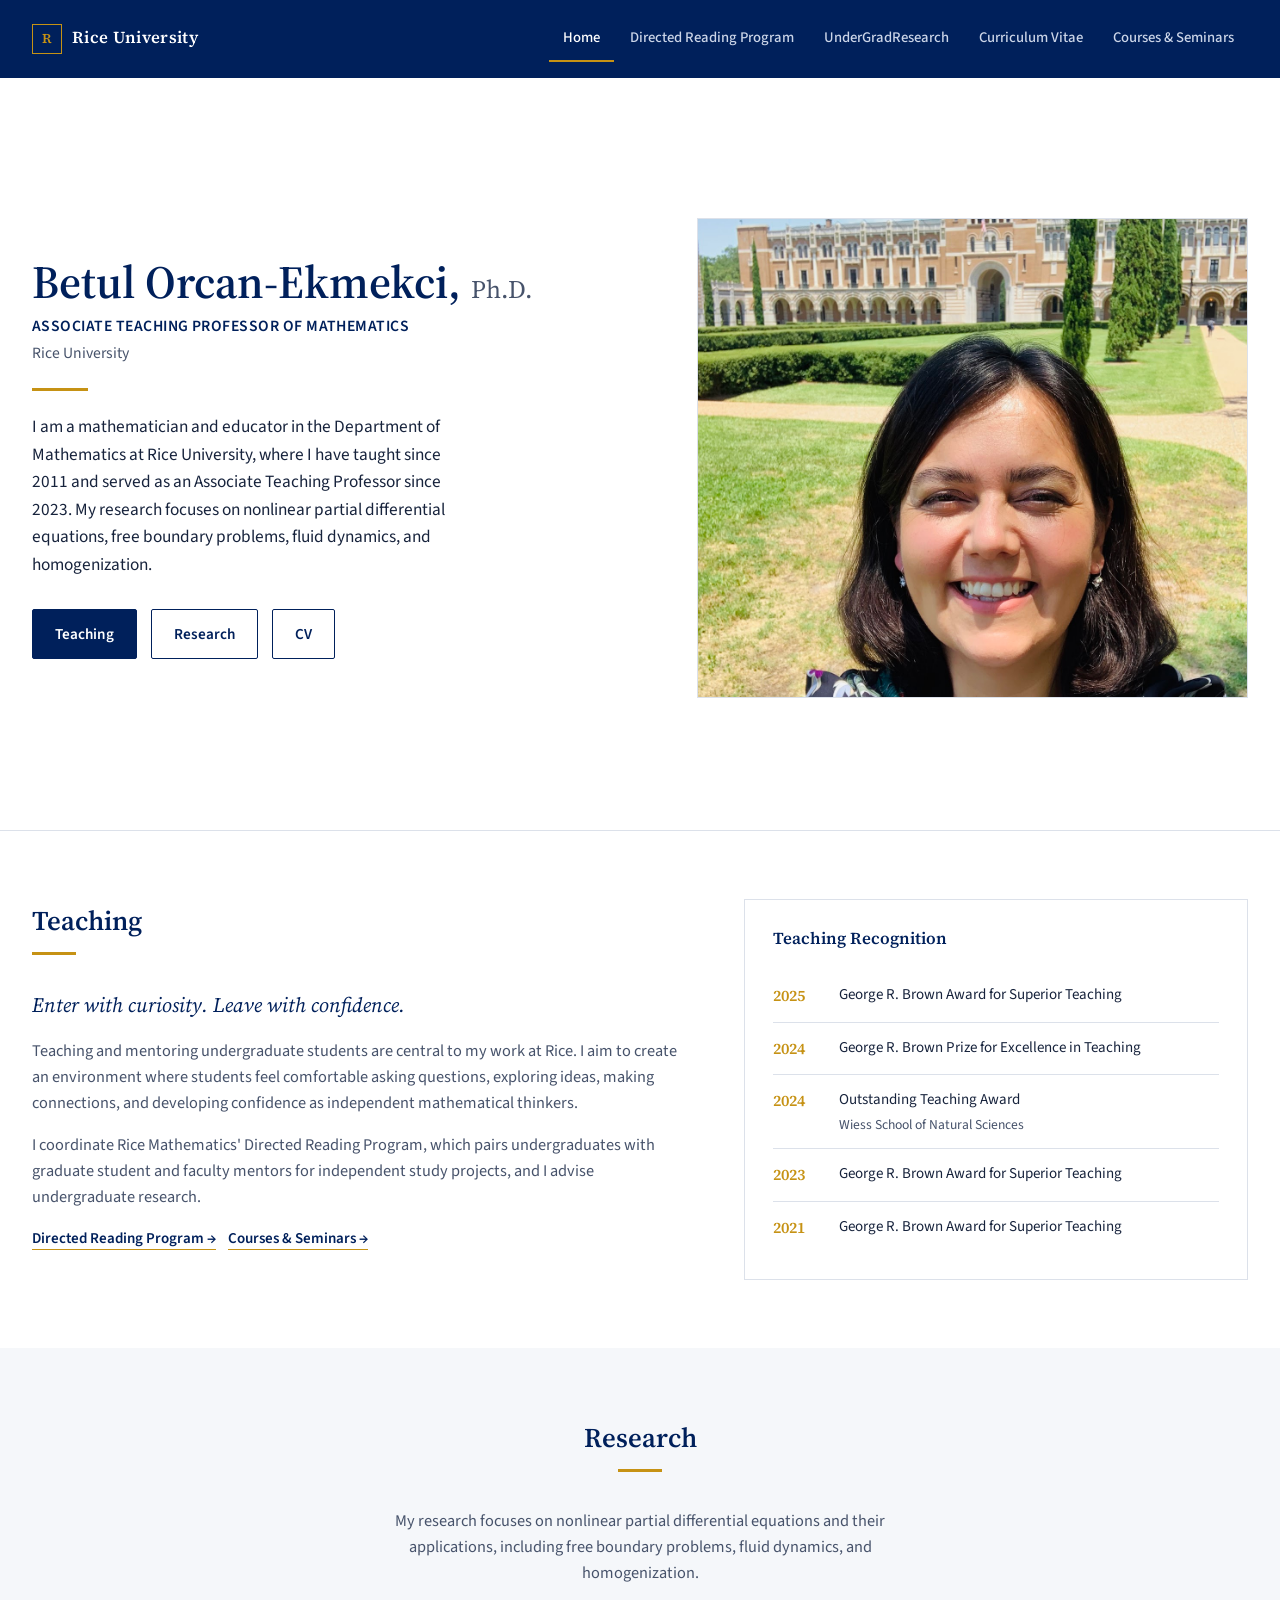
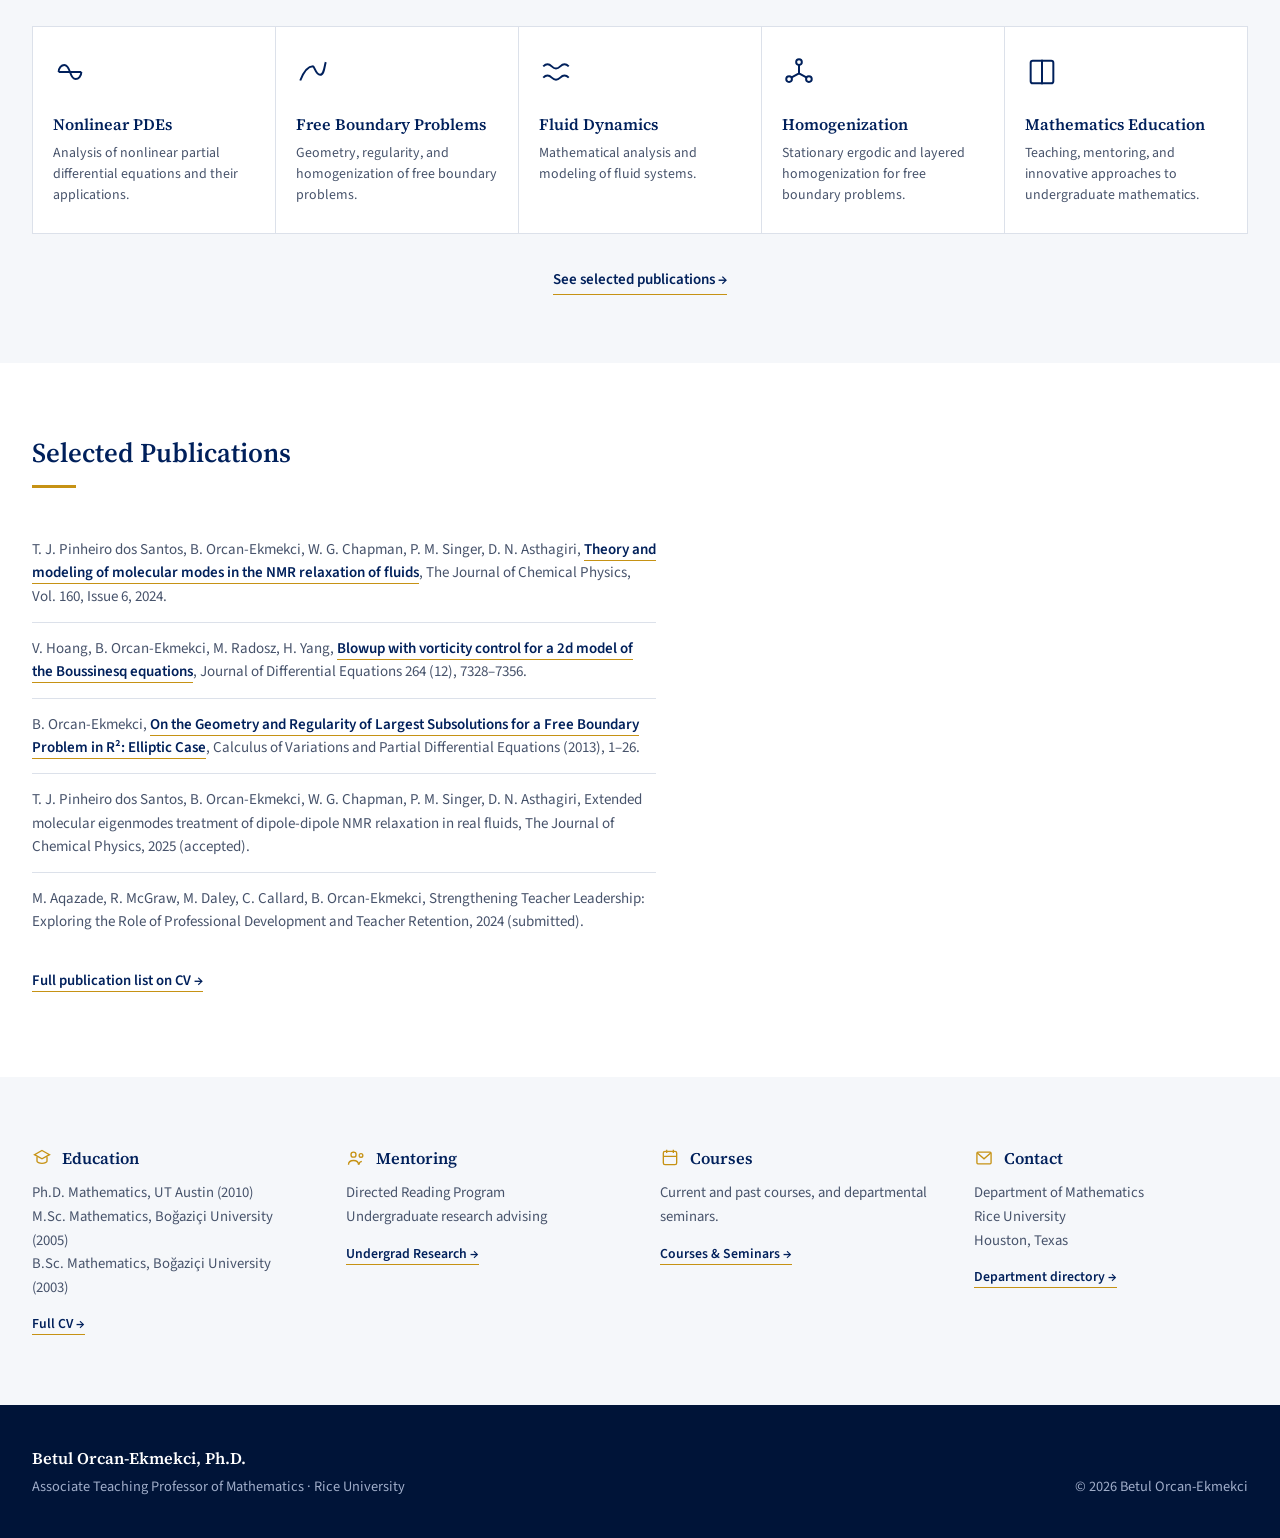
==== commit e390c966: "Fix image source path and HTML closing tag" ====
--- a/index.html
+++ b/index.html
@@ -49,7 +49,7 @@
         </div>
       </div>
       <div class="hero-photo">
-        <img src="assets/betul-photo.jpg" alt="Betul Orcan-Ekmekci standing on the Rice University academic quad in front of Lovett Hall.">
+        <img src="betul-photo.jpg" alt="Betul Orcan-Ekmekci standing on the Rice University academic quad in front of Lovett Hall.">
       </div>
     </div>
   </section>
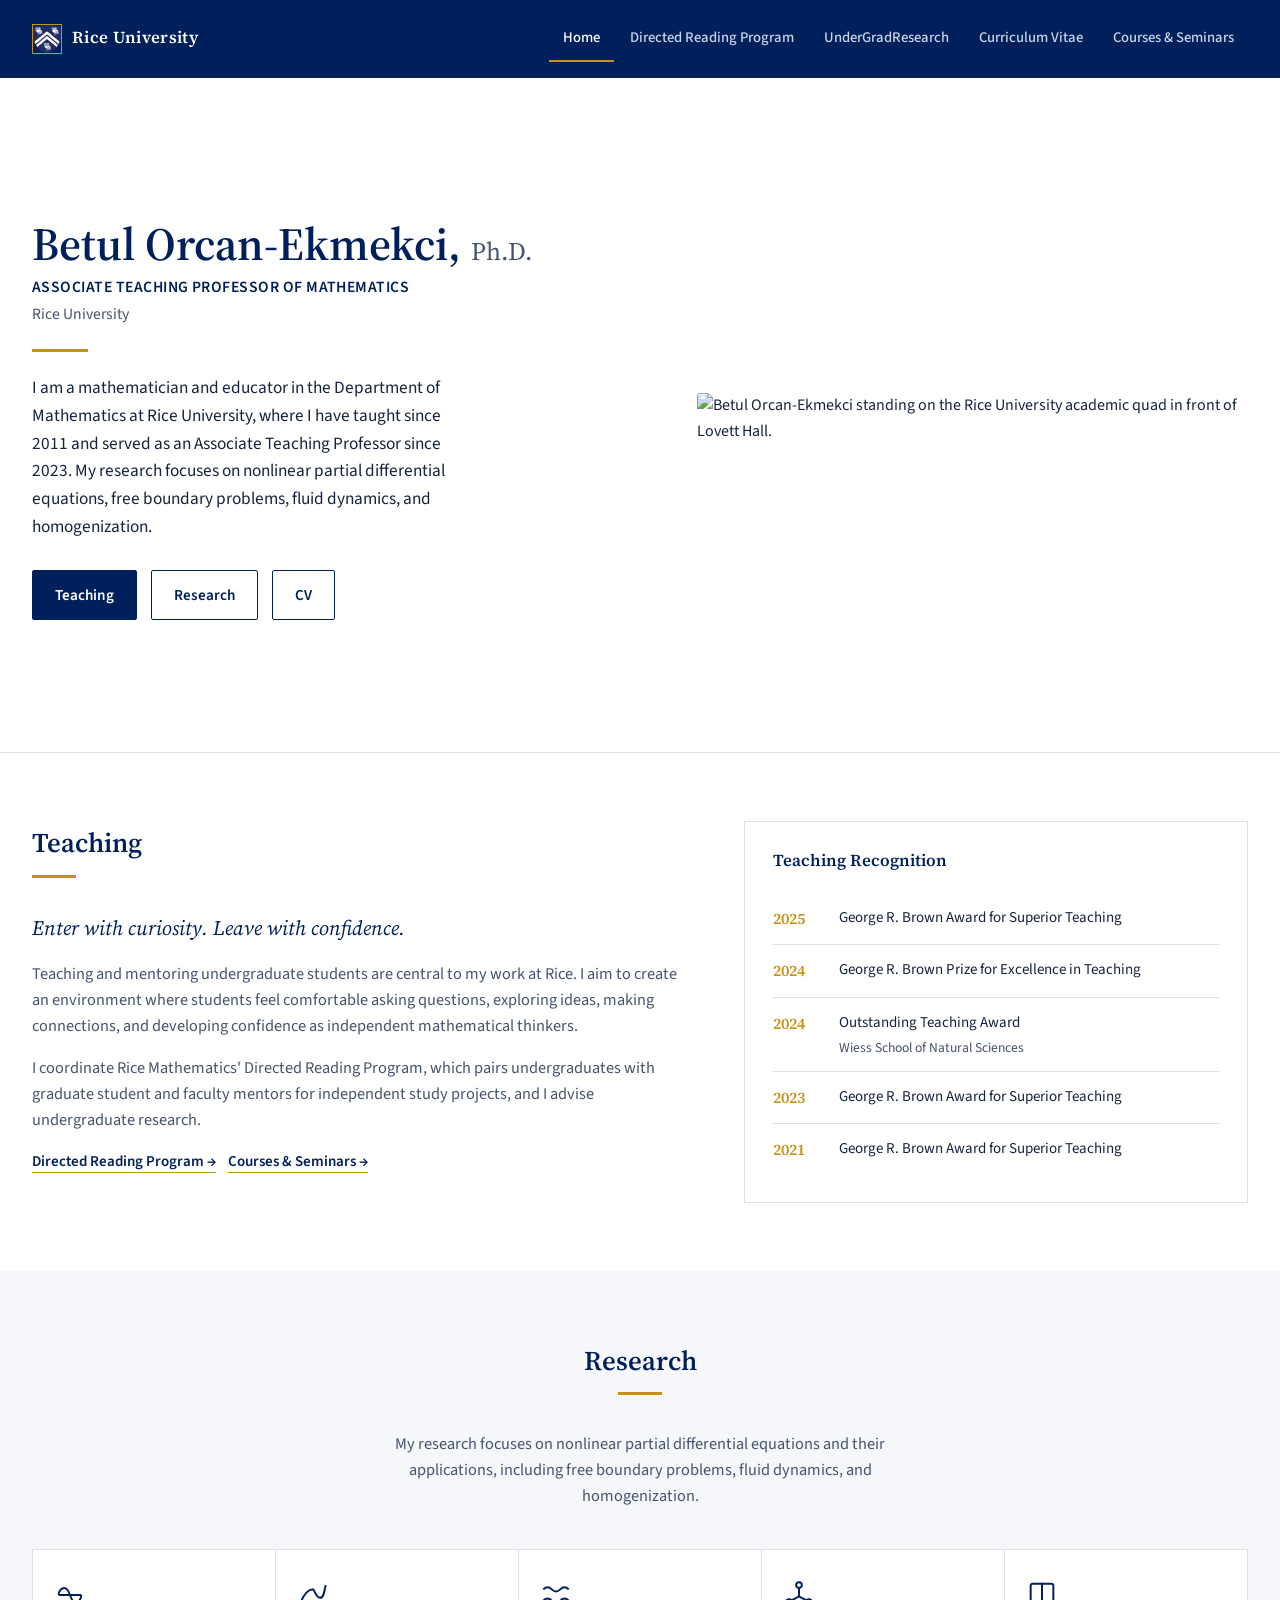
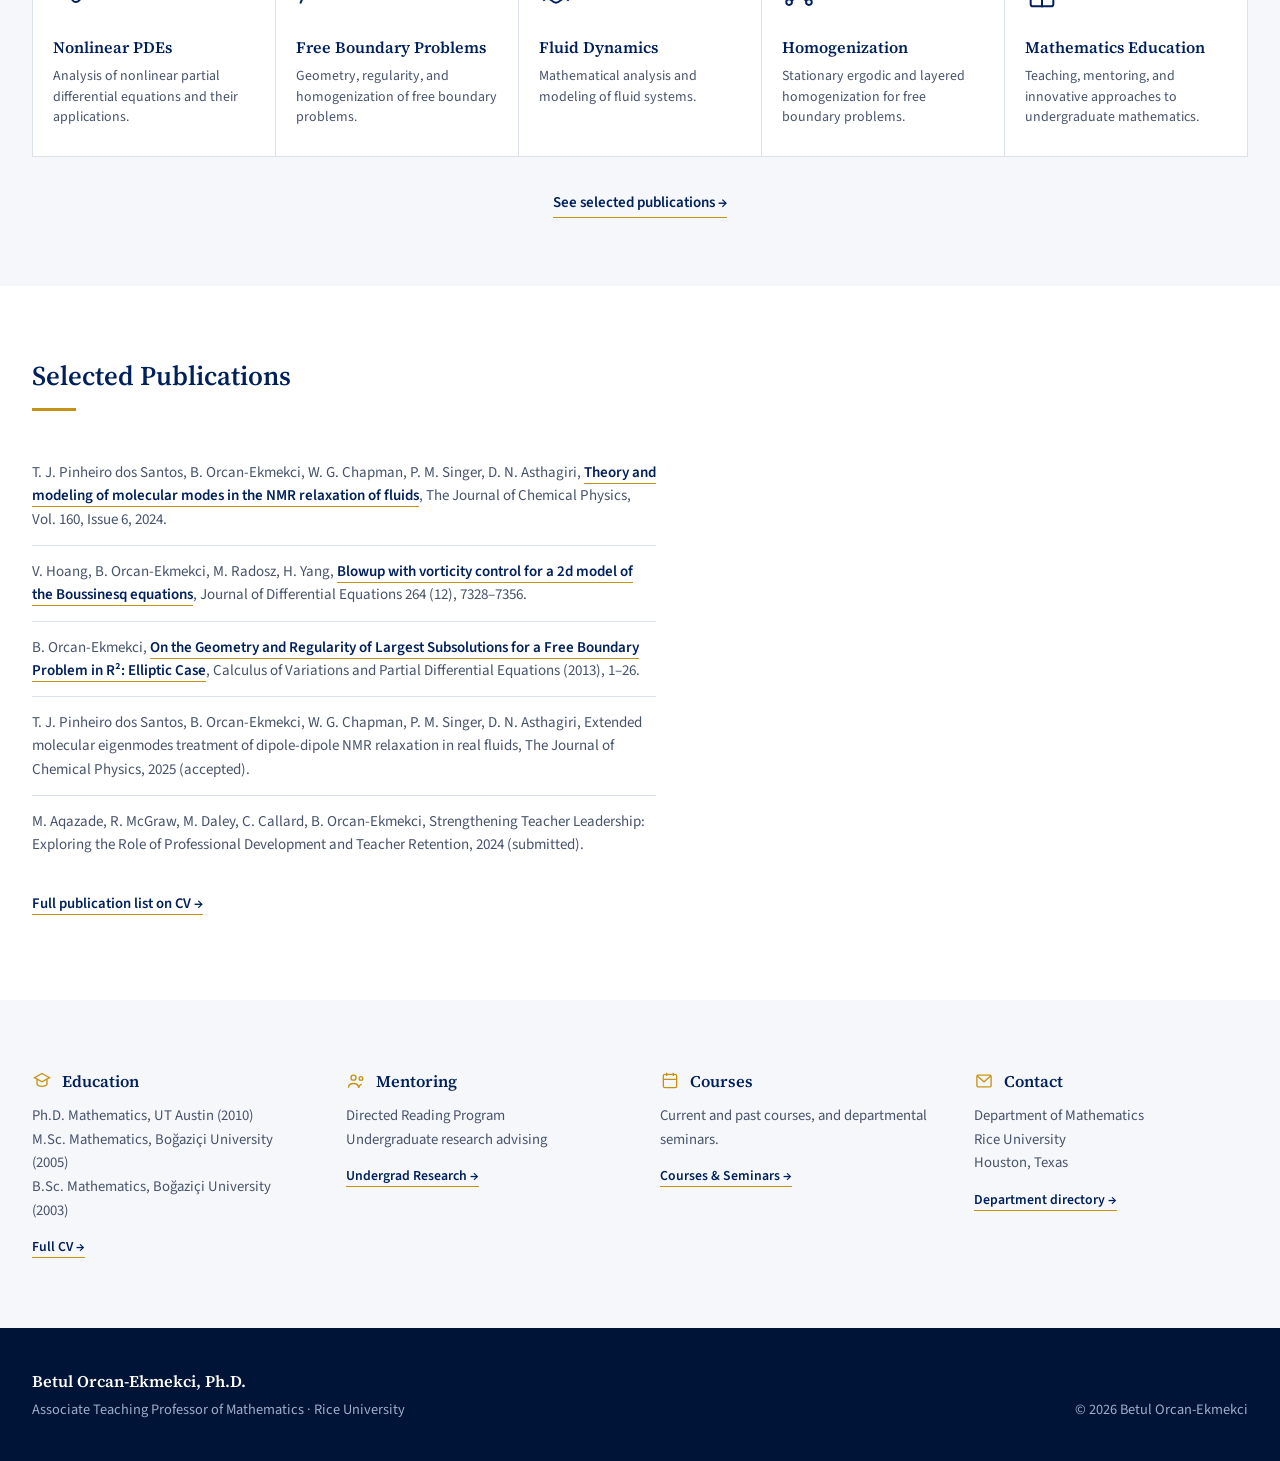
==== commit d76a2093: "Fix image paths and update brand mark Updated image source paths and replaced brand mark with an ima" ====
--- a/index.html
+++ b/index.html
@@ -17,7 +17,7 @@
 <header class="site-header">
   <div class="nav-inner">
     <a class="brand" href="index.html">
-      <span class="brand-mark">R</span>
+      <img class="brand-mark" src="[data-uri]" alt="Rice University shield">
       Rice University
     </a>
     <nav class="primary-nav" aria-label="Primary">
@@ -49,7 +49,7 @@
         </div>
       </div>
       <div class="hero-photo">
-        <img src="betul-photo.jpg" alt="Betul Orcan-Ekmekci standing on the Rice University academic quad in front of Lovett Hall.">
+        <img src="assets/betul-photo.jpg" alt="Betul Orcan-Ekmekci standing on the Rice University academic quad in front of Lovett Hall.">
       </div>
     </div>
   </section>
--- a/style.css
+++ b/style.css
@@ -1,4 +1,4 @@
-  :root{
+:root{
     --navy: #00205B;
     --navy-deep: #001438;
     --gold: #C69214;
@@ -158,16 +158,10 @@
   }
   .hero-photo img{
     width:100%;
-    height: 480px;
-    object-fit:cover;
-    object-position: center 38%;
+    height:auto;
+    max-height:520px;
+    object-fit:contain;
     border-radius:3px;
-  }
-  .hero-photo::after{
-    content:"";
-    position:absolute; inset:0;
-    border:1px solid var(--border);
-    pointer-events:none;
   }
 
   /* ===== Section shell ===== */
@@ -386,8 +380,8 @@
 .course-block li:first-child{ border-top:none; }
 .course-block li strong{ color:var(--text); font-weight:600; }
 
-.photo-frame{ position:relative; margin-bottom:28px; }
-.photo-frame img{ width:100%; max-height:420px; object-fit:cover; border-radius:3px; }
+.photo-frame{ position:relative; margin-bottom:28px; background:var(--bg-alt); text-align:center; }
+.photo-frame img{ width:auto; max-width:100%; max-height:520px; object-fit:contain; border-radius:3px; margin:0 auto; }
 .photo-frame::after{ content:""; position:absolute; inset:0; border:1px solid var(--border); pointer-events:none; }
 
 .note-quote{ font-size:.92rem; color:var(--text-soft); font-style:italic; margin:0 0 24px; }
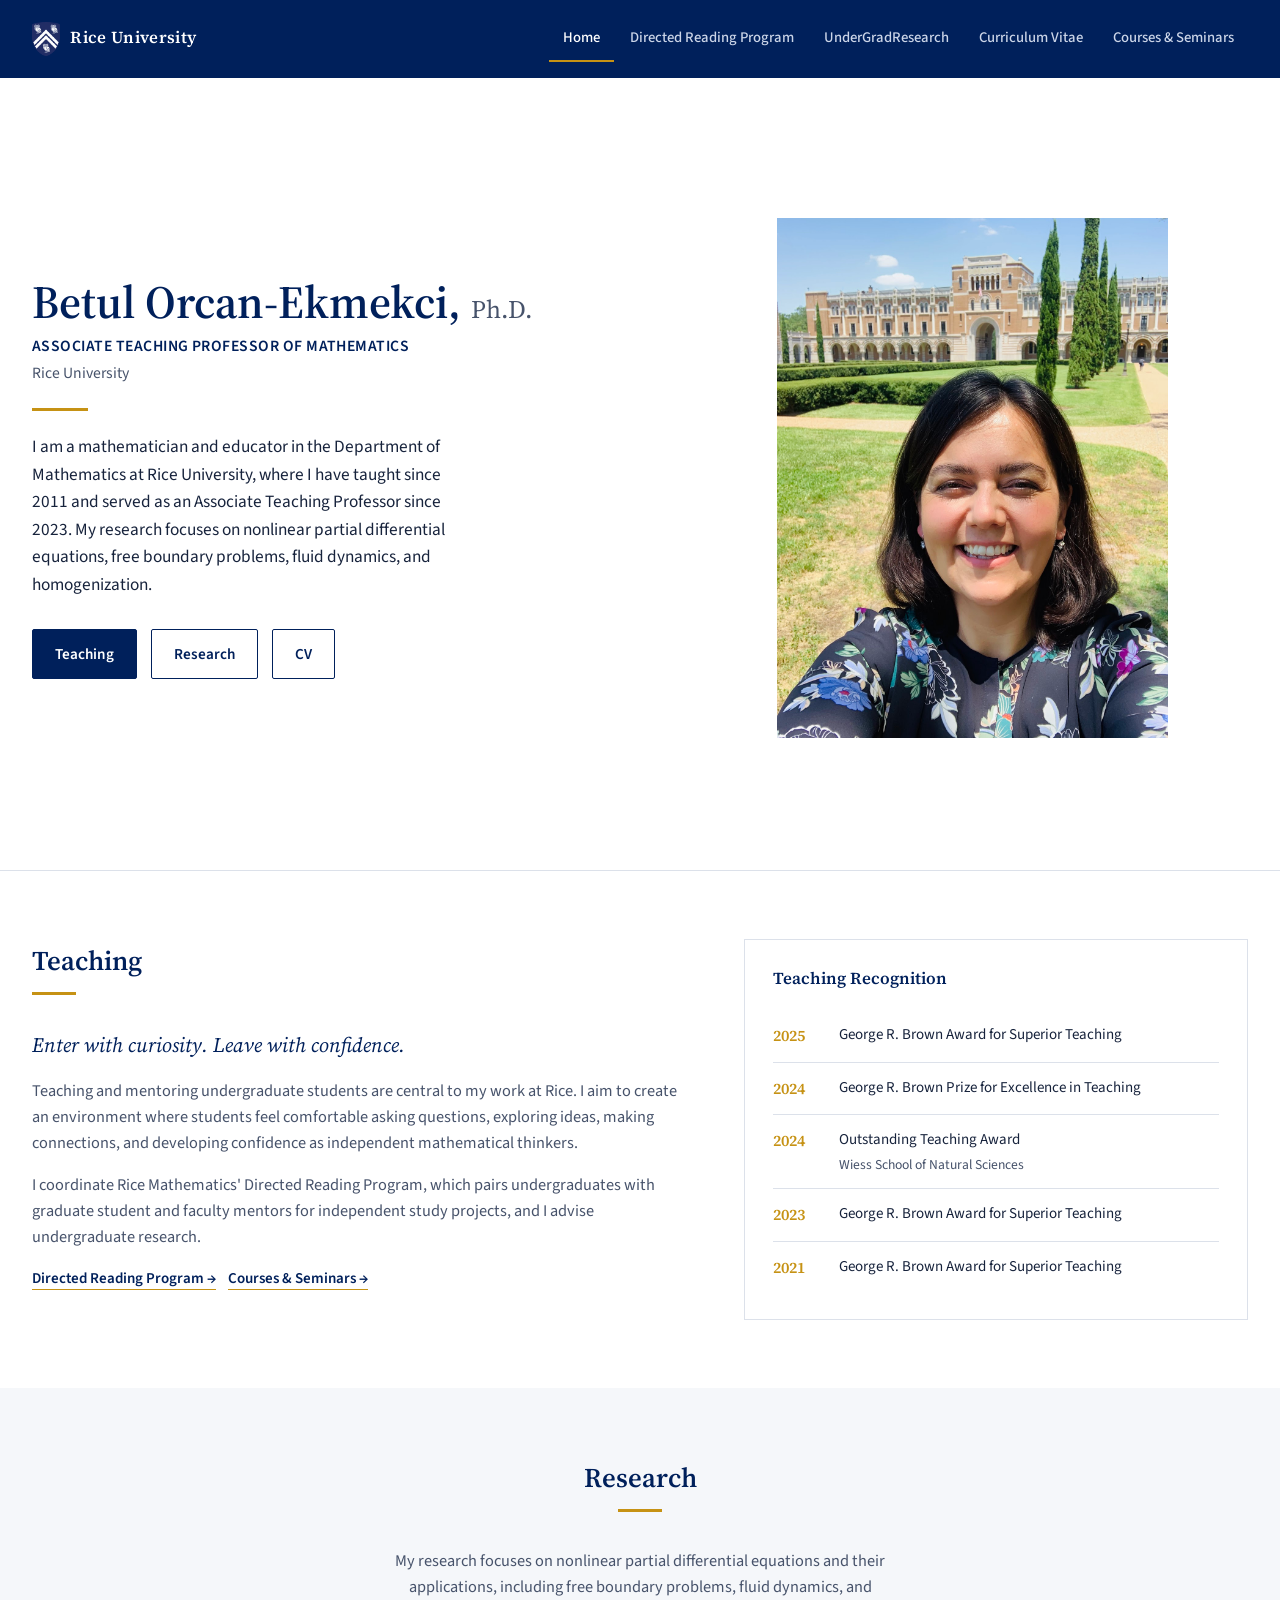
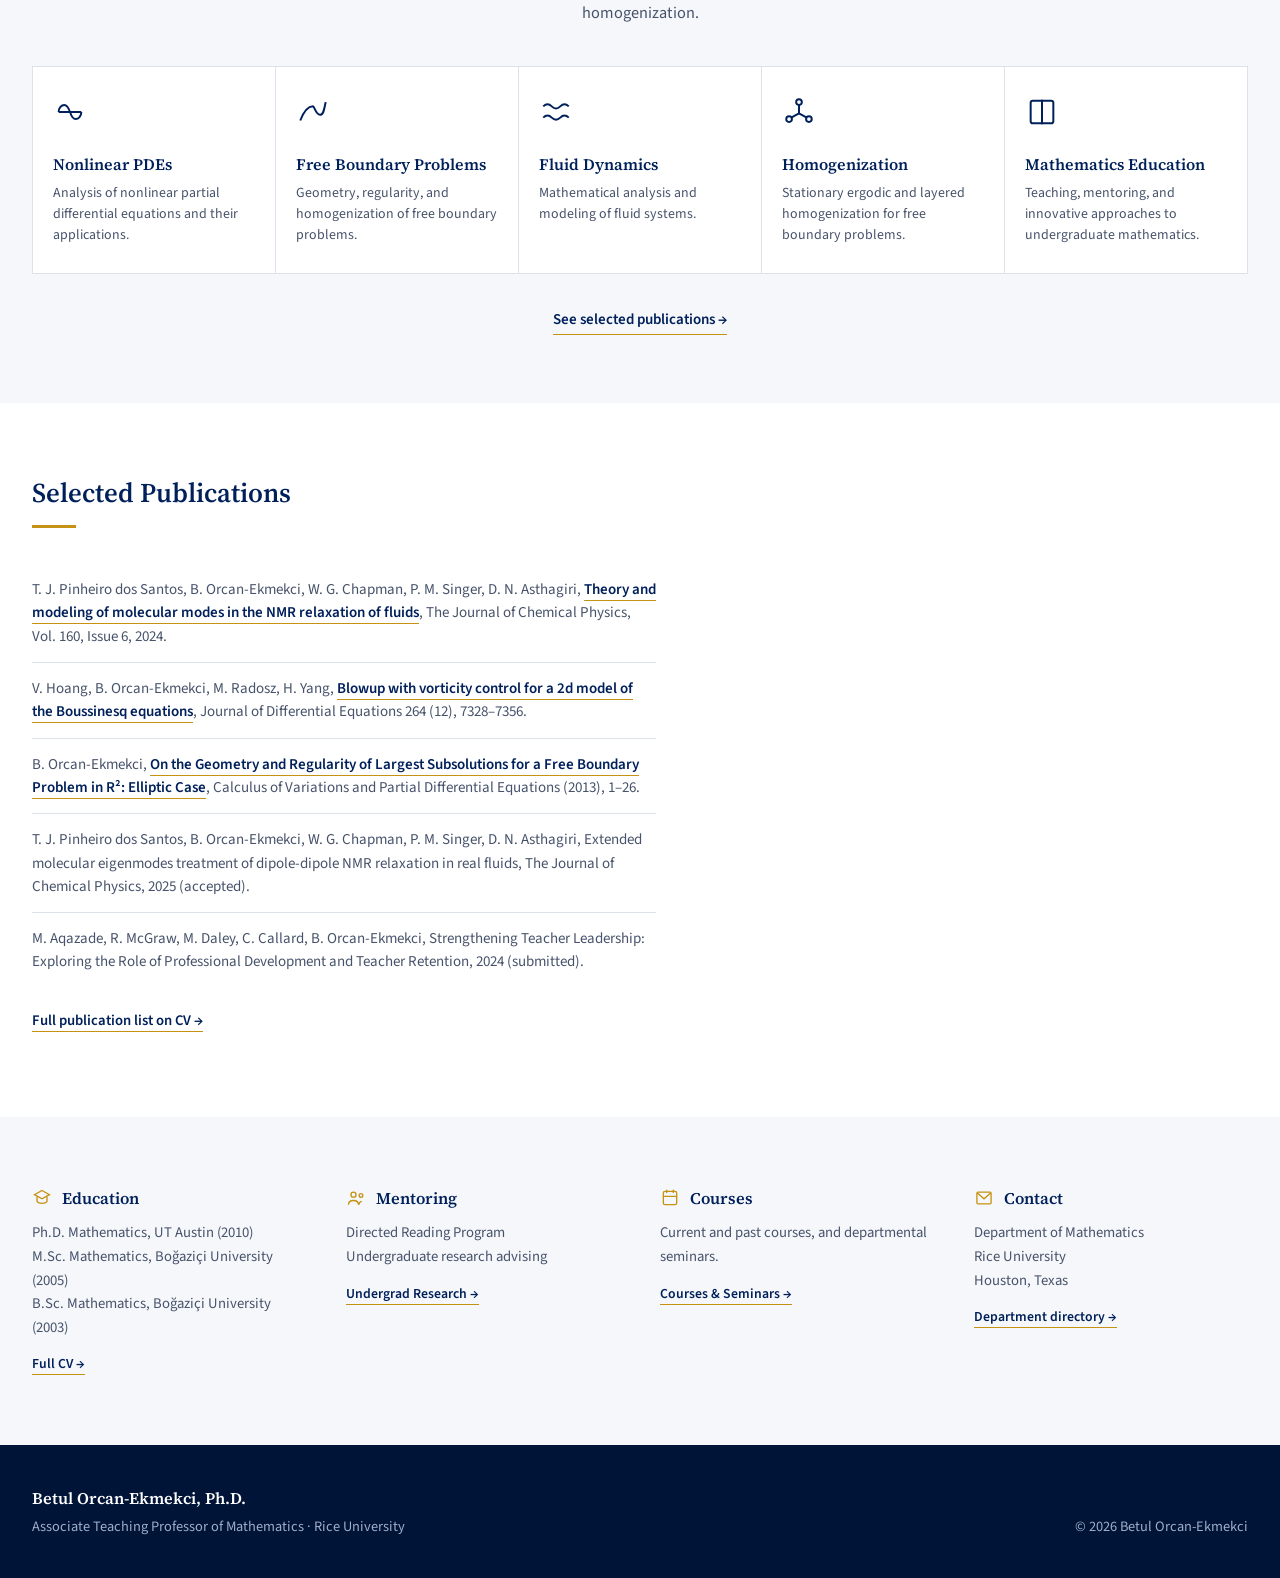
==== commit 2f4be981: "Fix image source path and HTML closing tag" ====
--- a/index.html
+++ b/index.html
@@ -49,7 +49,7 @@
         </div>
       </div>
       <div class="hero-photo">
-        <img src="assets/betul-photo.jpg" alt="Betul Orcan-Ekmekci standing on the Rice University academic quad in front of Lovett Hall.">
+        <img src="betul-photo.jpg" alt="Betul Orcan-Ekmekci standing on the Rice University academic quad in front of Lovett Hall.">
       </div>
     </div>
   </section>
--- a/style.css
+++ b/style.css
@@ -61,13 +61,9 @@
     text-decoration:none;
   }
   .brand-mark{
-    width:30px; height:30px;
-    border:1.5px solid var(--gold);
-    display:flex; align-items:center; justify-content:center;
-    font-family: var(--serif);
-    font-size:0.85rem;
-    color: var(--gold);
+    width:auto; height:34px;
     flex-shrink:0;
+    display:block;
   }
   nav.primary-nav ul{
     list-style:none; display:flex; gap:2px; margin:0; padding:0;
@@ -341,7 +337,7 @@
     nav.primary-nav ul{ gap:0; }
     nav.primary-nav a{ padding:10px 9px; font-size:0.84rem; }
     .hero-inner{ grid-template-columns:1fr; gap:36px; padding:48px 24px 44px; }
-    .hero-photo img{ height:320px; }
+    .hero-photo img{ max-height:320px; }
     .teaching-grid{ grid-template-columns:1fr; gap:36px; }
     .research-grid{ grid-template-columns: repeat(2,1fr); }
     .quick-grid{ grid-template-columns: repeat(2,1fr); gap:32px; }
